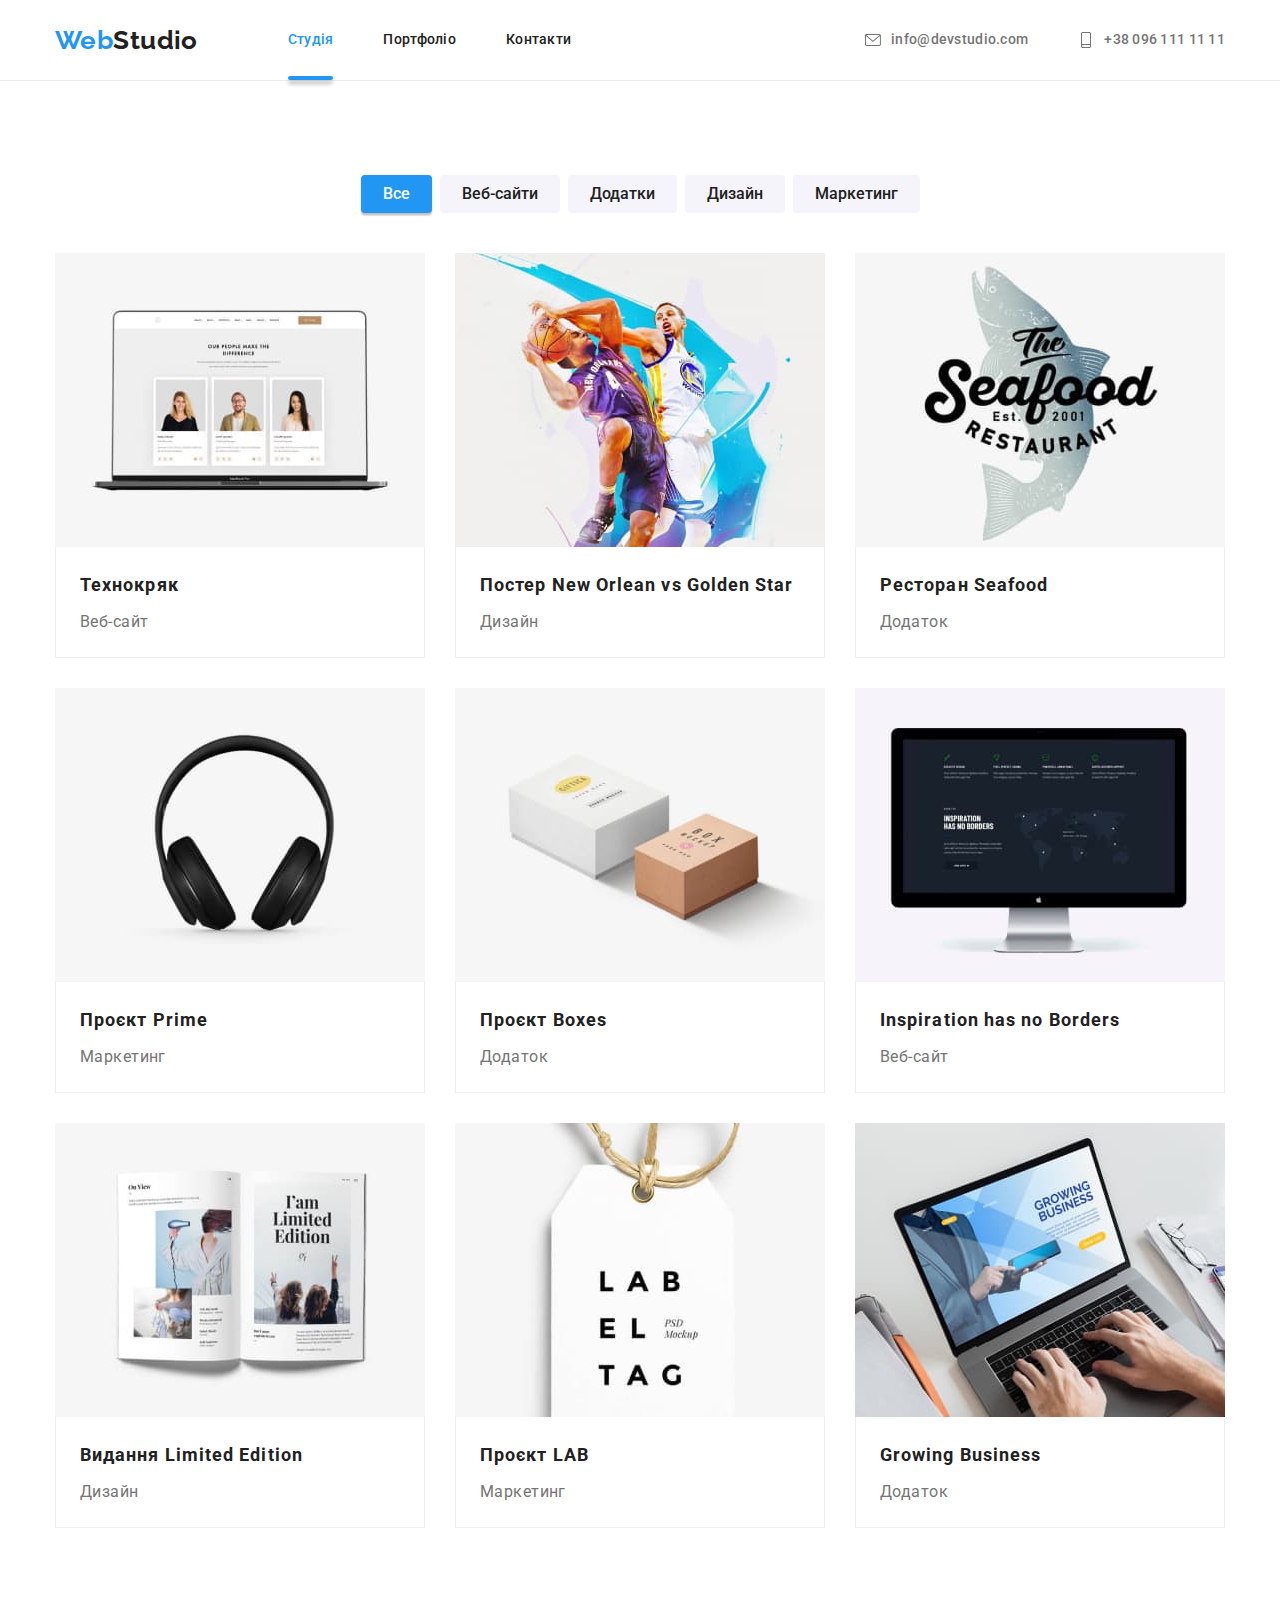
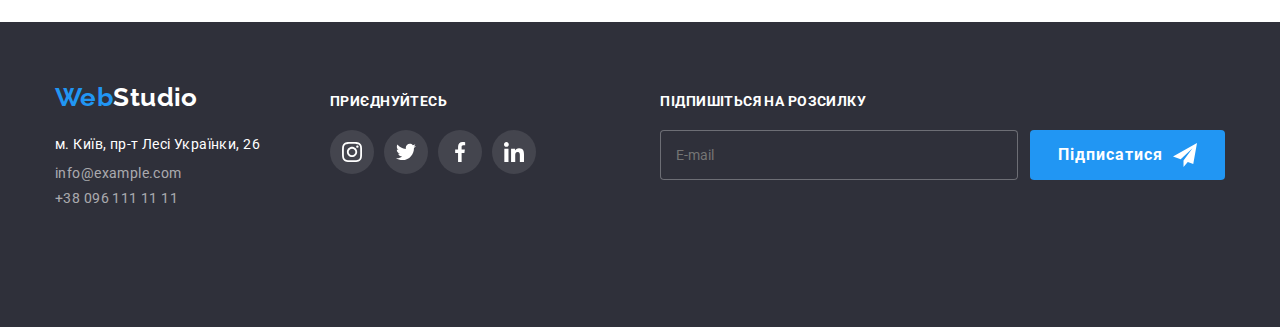
==== portfolio.html @ eaccc1f1 "initial" ====
<!DOCTYPE html>
<html lang="ru">
  <head>
    <meta charset="UTF-8" />
    <meta http-equiv="X-UA-Compatible" content="IE=edge" />
    <meta name="viewport" content="width=device-width, initial-scale=1.0" />
    <title>Portfolio</title>
    <link rel="preconnect" href="https://fonts.googleapis.com" />
    <link rel="preconnect" href="https://fonts.gstatic.com" crossorigin />
    <link
      href="https://fonts.googleapis.com/css2?family=Raleway:wght@700&family=Roboto:wght@400;500;700;900&display=swap"
      rel="stylesheet"
    />
    <link
      rel="stylesheet"
      href="https://cdnjs.cloudflare.com/ajax/libs/modern-normalize/1.1.0/modern-normalize.min.css"
    />
    <link rel="stylesheet" href="./css/main.min.css" />
  </head>
  <body>
      <header class="header page-header">
        <div class="container page-header-container">
          <nav class="page-nav">
            <a class="page-header__logo logo link" href="./index.html"><span class="logo__text--blue">Web</span>Studio</a>
            <ul class="menu-list list">
              <li class="menu__item">
                <a class="menu__link menu__link--active" href="./">Студія</a>
              </li>
              <li class="menu__item">
                <a class="menu__link link" href="./portfolio.html">Портфоліо</a>
              </li>
              <li class="menu__item"><a class="menu__link link" href="./">Контакти</a></li>
            </ul>
          </nav>
          <button type="button" class="mobile-menu-open" data-menu-open>
            <svg width="24" height="16" aria-label="Перемикач мобільного меню">
              <use class="icon-menu" href="./images/icons/symbol-defs.svg#icon-menu"></use>
            </svg>
          </button>
          <ul class="contact list">
            <li class="contact__item">
              <a class="contact__link link" href="mailto:info@devstudio.com">
                <svg class="icon-envelope" width="16" height="12">
                  <use href="./images/icons/symbol-defs.svg#icon-envelope"></use>
                </svg>
                info@devstudio.com
              </a>
            </li>
            <li class="contact__item">
              <a class="contact__link link" href="tel:+380961111111">
                <svg class="icon-mobile" width="16" height="12">
                  <use href="./images/icons/symbol-defs.svg#icon-smartphone"></use>
                </svg>
                +38 096 111 11 11
              </a>
            </li>
          </ul>
        </div>
        <div class="mobile-menu" data-menu>
          <div class="container mobile-menu__container">
            <button class="mobile-menu__close-btn" data-menu-close>
              <svg class="mobile-menu__close-icon" width="20" height="20">
                <use href="./images/icons/symbol-defs.svg#icon-menu-close"></use>
              </svg>
            </button>
            <ul class="mobile-menu-list">
              <li class="mobile-menu__item">
                <a href="./index.html" class="mobile-menu__link">Студія</a>
              </li>
              <li class="mobile-menu__item">
                <a href="./portfolio.html" class="mobile-menu__link mobile-menu__link--сurrent">Портфоліо</a>
              </li>
              <li class="mobile-menu__item">
                <a href="" class="mobile-menu__link">Контакти</a>
              </li>
            </ul>
            <ul class="mobile-contacts">
              <li class="mobile-contacts__item">
                <a class="mobile-contacts__link mobile-contacts__link--phone" href="tel:+380961111111">+380961111111
                </a>
              </li>
              <li class="mobile-contacts__item">
                <a class="mobile-contacts__link" href="mailto:info@devstudio.com">info@devstudio.com</a>
              </li>
            </ul>
            <ul class="mobile-social">
              <li class="mobile-social__item">
                <a href="" class="mobile-social__link">Instagram</a>
              </li>
              <li class="mobile-social__item">
                <a href="" class="mobile-social__link">Twitter</a>
              </li>
              <li class="mobile-social__item">
                <a href="" class="mobile-social__link">Facebook</a>
              </li>
              <li class="mobile-social__item">
                <a href="" class="mobile-social__link">LinkedIn</a>
              </li>
            </ul>
          </div>
        </div>
      </header>
    <main class="portfolio-page">
      <section class="section project">
        <div class="container">
          <h1 class="project__title visually-hidden">Наши проекты</h1>
          <ul class="button-list list">
            <li class="button-list__item">
              <button class="button butbutton-list__secondary button-list--active" type="button">
                Все
              </button>
            </li>
            <li class="button-list__item">
              <button class="button butbutton-list__secondary" type="button">Веб-сайти</button>
            </li>
            <li class="button-list__item button-list__item-break">
              <button class="button butbutton-list__secondary" type="button">Додатки</button>
            </li>
            <li class="button-list__item">
              <button class="button butbutton-list__secondary" type="button">Дизайн</button>
            </li>
            <li class="button-list__item">
              <button class="button butbutton-list__secondary" type="button">Маркетинг</button>
            </li>
          </ul>
          <ul class="project-list list">
            <li class="project-list__item">
              <a class="link project-list__link" href="#">
                <div class="project-content">
                  <img
                    class="project__image"
                    src="./images/example-work/techno.jpg"
                    alt="Технокряк"
                    width="370"
                    height="294"
                  />
                  <p class="project__text">
                    Ресурс пропонує комплексні пропозиції з різним рівнем функціоналу та сервісів.
                    Все це дозволить відвідувачу отримати вичерпні відомості про компанію чи
                    приватну особу.
                  </p>
                </div>
                <div class="project-meta">
                  <h2 class="project-meta__subtitle">Технокряк</h2>
                  <p class="project-meta__text">Веб-сайт</p>
                </div>
              </a>
            </li>
            <li class="project-list__item">
              <a class="link project-list__link" href="#">
                <div class="project-content">
                  <img
                    class="project__image"
                    src="./images/example-work/poster.jpg"
                    alt="Постер New Orlean vs Golden Star"
                    width="370"
                    height="294"
                  />
                  <p class="project__text">
                    Ресурс пропонує комплексні пропозиції з різним рівнем функціоналу та сервісів.
                    Все це дозволить відвідувачу отримати вичерпні відомості про компанію чи
                    приватну особу.
                  </p>
                </div>
                <div class="project-meta">
                  <h2 class="project-meta__subtitle">
                    Постер <span lang="eu">New Orlean vs Golden Star</span>
                  </h2>
                  <p class="project-meta__text">Дизайн</p>
                </div>
              </a>
            </li>
            <li class="project-list__item">
              <a class="link project-list__link" href="#">
                <div class="project-content">
                  <img
                    class="project__image"
                    src="./images/example-work/restaraunt.jpg"
                    alt="Ресторан Seafood"
                    width="370"
                    height="294"
                  />
                  <p class="project__text">
                    Ресурс пропонує комплексні пропозиції з різним рівнем функціоналу та сервісів.
                    Все це дозволить відвідувачу отримати вичерпні відомості про компанію чи
                    приватну особу.
                  </p>
                </div>
                <div class="project-meta">
                  <h2 class="project-meta__subtitle">Ресторан <span lang="eu">Seafood</span></h2>
                  <p class="project-meta__text">Додаток</p>
                </div>
              </a>
            </li>
            <li class="project-list__item">
              <a class="link project-list__link" href="#">
                <div class="project-content">
                  <img
                    class="project__image"
                    src="./images/example-work/project-prime.jpg"
                    alt="Проект Prime"
                    width="370"
                    height="294"
                  />
                  <p class="project__text">
                    Ресурс пропонує комплексні пропозиції з різним рівнем функціоналу та сервісів.
                    Все це дозволить відвідувачу отримати вичерпні відомості про компанію чи
                    приватну особу.
                  </p>
                </div>
                <div class="project-meta">
                  <h2 class="project-meta__subtitle">Проєкт <span lang="eu">Prime</span></h2>
                  <p class="project-meta__text">Маркетинг</p>
                </div>
              </a>
            </li>
            <li class="project-list__item">
              <a class="link project-list__link" href="#">
                <div class="project-content">
                  <img
                    class="project__image"
                    src="./images/example-work/project-boxes.jpg"
                    alt="Проект Boxes"
                    width="370"
                    height="294"
                  />
                  <p class="project__text">
                    Ресурс пропонує комплексні пропозиції з різним рівнем функціоналу та сервісів.
                    Все це дозволить відвідувачу отримати вичерпні відомості про компанію чи
                    приватну особу.
                  </p>
                </div>
                <div class="project-meta">
                  <h2 class="project-meta__subtitle">Проєкт <span lang="eu">Boxes</span></h2>
                  <p class="project-meta__text">Додаток</p>
                </div>
              </a>
            </li>
            <li class="project-list__item">
              <a class="link project-list__link" href="#">
                <div class="project-content">
                  <img
                    class="project__image"
                    src="./images/example-work/inspiration.jpg"
                    alt="Inspiration has no Borders"
                    width="370"
                    height="294"
                  />
                  <p class="project__text">
                    Ресурс пропонує комплексні пропозиції з різним рівнем функціоналу та сервісів.
                    Все це дозволить відвідувачу отримати вичерпні відомості про компанію чи
                    приватну особу.
                  </p>
                </div>
                <div class="project-meta">
                  <h2 class="project-meta__subtitle" lang="eu">Inspiration has no Borders</h2>
                  <p class="project-meta__text">Веб-сайт</p>
                </div>
              </a>
            </li>
            <li class="project-list__item">
              <a class="link project-list__link" href="#">
                <div class="project-content">
                  <img
                    class="project__image"
                    src="./images/example-work/editon.jpg"
                    alt="Издание Limited Edition"
                    width="370"
                    height="294"
                  />
                  <p class="project__text">
                    Ресурс пропонує комплексні пропозиції з різним рівнем функціоналу та сервісів.
                    Все це дозволить відвідувачу отримати вичерпні відомості про компанію чи
                    приватну особу.
                  </p>
                </div>
                <div class="project-meta">
                  <h2 class="project-meta__subtitle">
                    Видання <span lang="eu">Limited Edition</span>
                  </h2>
                  <p class="project-meta__text">Дизайн</p>
                </div>
              </a>
            </li>
            <li class="project-list__item">
              <a class="link project-list__link" href="#">
                <div class="project-content">
                  <img
                    class="project__image"
                    src="./images/example-work/project-lab.jpg"
                    alt="Проект LAB"
                    width="370"
                    height="294"
                  />
                  <p class="project__text">
                    Ресурс пропонує комплексні пропозиції з різним рівнем функціоналу та сервісів.
                    Все це дозволить відвідувачу отримати вичерпні відомості про компанію чи
                    приватну особу.
                  </p>
                </div>
                <div class="project-meta">
                  <h2 class="project-meta__subtitle">Проєкт <span lang="eu">LAB</span></h2>
                  <p class="project-meta__text">Маркетинг</p>
                </div>
              </a>
            </li>
            <li class="project-list__item">
              <a class="link project-list__link" href="#">
                <div class="project-content">
                  <img
                    class="project__image"
                    src="./images/example-work/growing-business.jpg"
                    alt="Growing Business"
                    width="370"
                    height="294"
                  />
                  <p class="project__text">
                    Ресурс пропонує комплексні пропозиції з різним рівнем функціоналу та сервісів.
                    Все це дозволить відвідувачу отримати вичерпні відомості про компанію чи
                    приватну особу.
                  </p>
                </div>
                <div class="project-meta">
                  <h2 class="project-meta__subtitle" lang="eu">Growing Business</h2>
                  <p class="project-meta__text">Додаток</p>
                </div>
              </a>
            </li>
          </ul>
        </div>
      </section>
    </main>
    <footer class="page-footer footer">
      <div class="container page-footer-container">
        <div class="tablet-footer-wrapper">
          <div class="logo-address">
            <a class="page-footer__logo logo link" href="./index.html"><span class="logo__text--blue">Web</span>Studio</a>
            <address class="address">
              <ul class="address-list list">
                <li class="address__item">
                  <a class="address__link link" href="https://goo.gl/maps/wxYUtSVj1QLYrL1h8">м. Київ, пр-т Лесі Українки,
                    26</a>
                </li>
                <li class="address__item">
                  <a class="menu__link link" href="mailto:info@example.com">info@example.com</a>
                </li>
                <li class="address__item">
                  <a class="menu__link link" href="tel:+380961111111">+38 096 111 11 11</a>
                </li>
              </ul>
            </address>
          </div>
          <div class="join">
            <p class="join__title">приєднуйтесь</p>
            <ul class="media media-footer-list list">
              <li class="media__item">
                <a class="media__link-footer" href="#">
                  <svg class="media__icon">
                    <use href="./images/icons/symbol-defs.svg#icon-instagram"></use>
                  </svg>
                </a>
              </li>
              <li class="media__item">
                <a class="media__link-footer" href="#"><svg class="media__icon">
                    <use href="./images/icons/symbol-defs.svg#icon-twitter"></use>
                  </svg>
                </a>
              </li>
              <li class="media__item">
                <a class="media__link-footer" href="#"><svg class="media__icon">
                    <use href="./images/icons/symbol-defs.svg#icon-facebook"></use>
                  </svg>
                </a>
              </li>
              <li class="media__item">
                <a class="media__link-footer" href="#"><svg class="media__icon">
                    <use href="./images/icons/symbol-defs.svg#icon-linkedin"></use>
                  </svg>
                </a>
              </li>
            </ul>
          </div>
        </div>
        <form class="form-subscribe" autocomplete="off">
          <div class="subscribe-container" role="group" aria-labelledby="contact-details-head">
            <b id="contact-details-head" class="form-subscribe__title">Підпишіться на розсилку</b>
            <div class="button-pos">
              <label class="form-subscribe__mail-label">
                <input class="form-subscribe__input" type="email" name="email" placeholder="E-mail" />
              </label>
              <button class="button-submit button" type="submit">
                <span class="button-submit__text">Підписатися</span>
                <svg class="button-submit__icon" width="24" height="24">
                  <use href="./images/icons/symbol-defs.svg#icon-send"></use>
                </svg>
              </button>
            </div>
          </div>
        </form>
      </div>
    </footer>
    <script src="./js/mobile-menu.js"></script>
    <script src="./js/modal.js"></script>
  </body>
</html>
---- css/main.min.css ----
:root{--primary-text-color: #757575;--title-text-color: #212121;--accent-color: #2196f3;--color-hover-button: #188ce8;--primary-white-color: #ffffff;--background-color-section: #f5f4fa;--color-icon: #afb1b8;--main-font-size-14px: 14px;--background-color-overlay: #c4c4c4;--background-icon-footer: rgba(255, 255, 255, 0.1);--background-footer: #2f303a;--color-address-link-footer: rgba(255, 255, 255, 0.6);--timing-function: cubic-bezier(0.4, 0, 0.2, 1);--timing-duration: 250ms}.visually-hidden{position:absolute;white-space:nowrap;width:1px;height:1px;overflow:hidden;border:0;padding:0;clip:rect(0 0 0 0);-webkit-clip-path:inset(50%);clip-path:inset(50%);margin:-1px}body{background-color:var(--primary-white-color);color:var(--title-text-color);font-family:Roboto,sans-serif;font-size:var(--main-font-size-14px);letter-spacing:.03em}.list{list-style:none;margin:0;padding:0}.link{text-decoration:none}img,svg{display:block;max-width:100%;height:auto}h1,h2,h3,p{margin:0;padding:0}textarea{display:block;resize:none}.button{display:inline-block;font-family:inherit;cursor:pointer}.section{padding-top:60px;padding-bottom:60px}@media screen and (min-width: 1200px){.section{padding-top:94px;padding-bottom:94px}}.work-section,.team-section{padding-top:0}.section__title{font-size:28px;line-height:1.18;text-align:center;margin-bottom:30px}@media screen and (min-width: 1200px){.section__title{margin-bottom:50px;font-size:36px;line-height:1.17}}.container{padding-left:15px;padding-right:15px;margin-left:auto;margin-right:auto}@media screen and (min-width: 480px){.container{width:480px}}@media screen and (min-width: 768px){.container{width:768px}}@media screen and (min-width: 1200px){.container{width:1200px}}@media screen and (max-width: 767px){.mobile-menu{position:fixed;width:100%;height:100%;z-index:999;top:0;left:0;background-color:var(--primary-white-color);box-shadow:0px 4px 8px rgba(0,0,0,.04),0px 2px 4px rgba(0,0,0,.08),0px 1px 3px 100vmax rgba(0,0,0,.16);opacity:0;visibility:hidden;pointer-events:none;transition:opacity var(--timing-duration) var(--timing-function),visibility var(--timing-duration) var(--timing-function)}.mobile-menu.is-open{opacity:1;visibility:visible;pointer-events:auto}.mobile-menu__container{position:relative;padding-left:13px;padding-top:48px;padding-bottom:48px;height:100%;display:flex;flex-direction:column;justify-content:space-between}.mobile-menu__close-btn{position:absolute;top:21px;right:25px;background-color:rgba(0,0,0,0);border:none;padding:0;line-height:0;z-index:1000;transition-property:fill;transition-duration:var(--timing-duration);transition-timing-function:var(--timing-function)}.mobile-menu__close-btn:hover{fill:var(--accent-color)}.mobile-menu__close-icon{fill:#212121}.mobile-menu-list{margin-bottom:auto}.mobile-contacts{margin-bottom:64px;list-style:none}.mobile-contacts__item:not(:last-child){margin-bottom:32px}.mobile-social{display:flex;gap:10px;flex-wrap:wrap;list-style:none;align-items:baseline}.mobile-menu__link{font-size:40px;font-weight:500;line-height:1.175;letter-spacing:.02em;color:var(--secondary-dark-color);text-decoration:none}.mobile-menu__link--сurrent{color:var(--accent-color)}.mobile-contacts__link{font-size:24px;font-weight:500;line-height:1.1666666667;letter-spacing:.02em;color:var(--main-color);text-decoration:none}.mobile-contacts__link--phone{font-size:34px;font-weight:500;line-height:1.1764705882;letter-spacing:.02em;color:var(--accent-color)}.mobile-social__item:not(:last-child):after{content:"|";margin-left:10px;font-size:22px;color:rgba(33,33,33,.2)}.mobile-social__link{font-size:18px;font-weight:500;line-height:1.2222222222;letter-spacing:.02em;color:var(--accent-color);text-decoration:none}.mobile-menu__item{display:block}.mobile-menu__item:not(:last-child){margin-bottom:32px}}@media screen and (min-width: 768px){.mobile-menu{display:none}}.logo{color:var(--title-text-color);font-family:Raleway,sans-serif;font-size:24px;line-height:1.17;font-weight:700}@media screen and (min-width: 1200px){.logo{font-size:26px;line-height:1.19}}.logo__text--blue{color:var(--accent-color)}.modal{position:absolute;top:50%;left:50%;padding:40px 39px 40px 41px;min-height:581px;min-width:528px;background:var(--primary-white-color);box-shadow:0px 1px 3px rgba(0,0,0,.12),0px 1px 1px rgba(0,0,0,.14),0px 2px 1px rgba(0,0,0,.2);border-radius:4px;transform:scale(1) translate(-50%, -50%);transition:transform var(--timing-duration) var(--timing-function)}.button-close{display:flex;justify-content:center;align-items:center;padding:0;cursor:pointer;top:8px;right:8px;position:absolute;background-color:var(--primary-white-color);border:1px solid rgba(0,0,0,.1);border-radius:50%;width:30px;height:30px;transition-property:fill;transition-duration:var(--timing-duration);transition-timing-function:var(--timing-function)}.button-close:hover{fill:var(--accent-color)}.media{display:flex;justify-content:center}.media-team{padding-bottom:30px}.media__item:not(:last-child){margin-right:10px}.media__link{display:flex;width:44px;height:44px;color:var(--color-icon);justify-content:center;align-items:center;border-radius:50%;transition-property:color,background-color;transition-duration:var(--timing-duration);transition-timing-function:var(--timing-function)}.media__link:hover,.media__link:focus{color:var(--primary-white-color);background-color:var(--accent-color)}.media__icon{width:20px;height:20px;fill:currentColor}.button-list{display:flex;flex-wrap:wrap;max-width:350px;row-gap:15px;-moz-column-gap:8px;column-gap:8px;margin-bottom:40px}@media screen and (min-width: 768px){.button-list{flex-wrap:nowrap;min-width:100%;justify-content:center}}.butbutton-list__secondary{padding:6px 22px;color:var(--title-text-color);background:#f5f4fa;font-weight:500;font-size:16px;line-height:1.62;border-radius:4px;border:none;transition-property:color,background-color,box-shadow;transition-duration:var(--timing-duration);transition-timing-function:var(--timing-function)}.butbutton-list__secondary:hover,.butbutton-list__secondary:focus{color:var(--primary-white-color);background-color:var(--accent-color);box-shadow:0px 3px 1px rgba(0,0,0,.1),0px 1px 2px rgba(0,0,0,.08),0px 2px 2px rgba(0,0,0,.12)}.button-list--active{background-color:var(--accent-color);color:var(--primary-white-color);box-shadow:0px 3px 1px rgba(0,0,0,.1),0px 1px 2px rgba(0,0,0,.08),0px 2px 2px rgba(0,0,0,.12)}.page-footer__logo{display:block;margin-bottom:20px;color:var(--primary-white-color)}.join__title{color:var(--primary-white-color);font-weight:700;line-height:1.14;text-transform:uppercase;margin-bottom:20px}.media__link-footer{display:flex;justify-content:center;align-items:center;width:44px;height:44px;color:var(--primary-white-color);background-color:var(--background-icon-footer);border-radius:50%;transition-property:background-color;transition-duration:var(--timing-duration);transition-timing-function:var(--timing-function)}.media__link-footer:hover,.media__link-footer:focus{background-color:var(--accent-color)}@media screen and (max-width: 767px){.media-footer-list{margin-bottom:60px}}.form-subscribe__title{display:block;margin-bottom:20px;color:#fff;line-height:1.14;text-transform:uppercase}@media screen and (min-width: 768px)and (max-width: 1199px){.form-subscribe__mail-label{display:block}}.form-subscribe__input{margin-bottom:20px;padding:15px 15px 16px;width:100%;height:50px;border:1px solid rgba(255,255,255,.3);border-radius:4px;color:var(--primary-white-color);background-color:var(--background-footer);transition-property:border-color,filter;transition-duration:var(--timing-duration);transition-timing-function:var(--timing-function)}.form-subscribe__input:focus{border-color:var(--accent-color);filter:drop-shadow(0px 4px 4px rgba(0, 0, 0, 0.15));outline:none}@media screen and (min-width: 768px)and (max-width: 1199px){.form-subscribe__input{margin-right:0;margin-bottom:20px;width:358px}}@media screen and (min-width: 1200px){.form-subscribe__input{margin-bottom:0;width:358px;margin-right:12px}}.button-pos{display:block}@media screen and (min-width: 1200px){.button-pos{display:flex;flex-direction:row;align-items:center}}.button-submit{display:inline-flex;align-items:center;padding:10px 28px;margin:0 auto;background:var(--accent-color);border-radius:4px;border:none;transition-property:background-color,box-shadow;transition-duration:var(--timing-duration);transition-timing-function:var(--timing-function)}.button-submit:hover,.button-submit:focus{background-color:#188ce8;box-shadow:0px 4px 4px rgba(0,0,0,.15)}.button-submit__text{margin-right:12px;color:var(--primary-white-color);font-weight:700;font-size:16px;line-height:1.88;letter-spacing:.06em}@media screen and (min-width: 1200px){.button-submit__text{margin-right:10px}}.backdrop{position:fixed;top:0;left:0;width:100%;height:100%;background:rgba(0,0,0,.2);opacity:1;transition-property:opacity,visibility;transition-duration:var(--timing-duration);transition-timing-function:var(--timing-function)}.backdrop.is-hidden{opacity:0;pointer-events:none;visibility:hidden}.backdrop.is-hidden .modal{transform:scale(0.9) translate(-50%, -50%)}.modal{position:absolute;top:50%;left:50%;padding:40px 39px 40px 41px;min-height:581px;min-width:528px;background:var(--primary-white-color);box-shadow:0px 1px 3px rgba(0,0,0,.12),0px 1px 1px rgba(0,0,0,.14),0px 2px 1px rgba(0,0,0,.2);border-radius:4px;transform:scale(1) translate(-50%, -50%);transition:transform var(--timing-duration) var(--timing-function)}.button-close{display:flex;justify-content:center;align-items:center;padding:0;cursor:pointer;top:8px;right:8px;position:absolute;background-color:var(--primary-white-color);border:1px solid rgba(0,0,0,.1);border-radius:50%;width:30px;height:30px;transition-property:fill;transition-duration:var(--timing-duration);transition-timing-function:var(--timing-function)}.button-close:hover{fill:var(--accent-color)}.modal-text{display:block;margin-bottom:12px;font-weight:700;font-size:20px;line-height:1.15;text-align:center;letter-spacing:.03em;color:var(--title-text-color)}.label{display:block;font-size:12px;line-height:1.16;letter-spacing:.01em;color:var(--primary-text-color)}.input-form{width:100%;height:40px;padding-left:42px;border:1px solid rgba(33,33,33,.2);border-radius:4px;transition-property:border-color;transition-duration:var(--timing-duration);transition-timing-function:var(--timing-function)}.input-form:focus+.icon-form{border-color:var(--accent-color);fill:var(--accent-color)}.input-form:focus{border-color:var(--accent-color);outline:none}.label-wrapper{position:relative;display:block;margin-bottom:10px}.icon-form{position:absolute;left:15px;top:30px;transition-property:fill;transition-duration:var(--timing-duration);transition-timing-function:var(--timing-function)}.comment-label{display:block;margin-bottom:20px}.comment-textarea{padding:12px 16px;width:100%;height:120px;letter-spacing:.01em;color:rgba(117,117,117,.5)}.text-policy{font-weight:400;font-size:14px;line-height:1.71;letter-spacing:.03em;color:var(--primary-text-color)}.link-policy{color:var(--accent-color)}.checkbox{position:absolute;width:1px;height:1px;margin:-1px;border:0;padding:0;clip:rect(0 0 0 0);overflow:hidden}.icon-checkbox{display:inline-block;width:16px;height:15px;margin-right:7px;border:2px solid #2a2a2a;border-radius:4px}.checkbox:checked+.icon-checkbox{background-color:var(--accent-color);border-color:rgba(0,0,0,0);background-image:url(../images/icons/full-check.svg);background-size:contain;background-origin:border-box}.text-placeholder{display:block;margin-bottom:4px;font-size:12px;line-height:1.17;letter-spacing:.01em;color:var(--primary-text-color)}.policy-label{display:flex;align-items:center;justify-content:center;margin-bottom:30px}.button-send{display:block}.text-button{margin-right:0}.page-header{color:var(--primary-text-color)}@media screen and (max-width: 767px){.menu-list{display:none}.contact{display:none}.mobile-menu-open{background-color:rgba(0,0,0,0);border:none;padding:0;line-height:0;transition-property:fill;transition-duration:var(--timing-duration);transition-timing-function:var(--timing-function)}.mobile-menu-open:hover{fill:var(--accent-color)}}@media screen and (min-width: 768px){.menu-button{display:none}.mobile-menu-open{display:none}}.page-header-container{display:flex;align-items:center;justify-content:space-between}.page-header{border-bottom:1px solid #ececec}@media screen and (max-width: 767px){.page-header{padding:16px 0}}@media screen and (min-width: 768px){.page-header .page-header{padding-top:26px;padding-bottom:26px}}@media screen and (min-width: 768px){.page-nav{display:flex;align-items:center}}@media screen and (min-width: 768px){.menu-list{display:flex;margin-left:90px}.menu-list .menu__item+.menu__item{margin-left:50px}}@media screen and (min-width: 768px){.menu__link,.contact__link{display:block;padding-top:32px;padding-bottom:32px;color:var(--title-text-color);font-weight:500;line-height:1.14;letter-spacing:.02em;text-decoration:none;transition-property:color;transition-duration:var(--timing-duration);transition-timing-function:var(--timing-function)}.menu__link:hover,.menu__link:focus,.contact__link:hover,.contact__link:focus{color:var(--accent-color)}}@media screen and (min-width: 768px){.menu__link--active{color:var(--accent-color);position:relative}.menu__link--active::after{position:absolute;bottom:0;display:block;content:"";width:100%;height:4px;background-color:#2196f3;border-radius:2px;box-shadow:0px 4px 4px rgba(0,0,0,.25)}}@media screen and (min-width: 768px){.contact__link{padding:0;display:flex;color:var(--primary-text-color)}}@media screen and (min-width: 1200px){.contact{display:flex}.contact .contact__item+.contact__item{margin-left:50px}}@media screen and (max-width: 1199px){.contact__item:first-child{margin-bottom:10px}}@media screen and (min-width: 1200px){.icon-envelope,.icon-mobile{margin-right:10px;fill:currentColor}}@media screen and (max-width: 1199px){.icon-envelope,.icon-mobile{align-self:center;margin-right:8px;fill:currentColor}}.hero{max-width:1600px;margin:0 auto;background-image:linear-gradient(rgba(47, 48, 58, 0.4), rgba(47, 48, 58, 0.4)),url(../images/overlay/bg-mobile.jpg);background-position:center;background-repeat:no-repeat;background-size:cover;padding-top:118px;padding-bottom:118px;background-color:var(--background-color-overlay);text-align:center}@media screen and (min-width: 768px){.hero{background-image:linear-gradient(rgba(47, 48, 58, 0.4), rgba(47, 48, 58, 0.4)),url(../images/overlay/bg-tablet.jpg)}}@media screen and (min-width: 1200px){.hero{background-image:linear-gradient(rgba(47, 48, 58, 0.4), rgba(47, 48, 58, 0.4)),url(../images/overlay/bg-desktop.jpg);padding-top:200px;padding-bottom:200px}}@media screen and (min-device-pixel-ratio: 2)and (min-width: 480px),screen and (-webkit-min-device-pixel-ratio: 2)and (min-width: 480px),screen and (min-resolution: 192dpi)and (min-width: 480px),screen and (min-resolution: 2dppx)and (min-width: 480px){.hero{background-image:linear-gradient(rgba(47, 48, 58, 0.4), rgba(47, 48, 58, 0.4)),url(../images/overlay/bg-mobile@2x.jpg)}}@media screen and (min-device-pixel-ratio: 2)and (min-width: 768px),screen and (-webkit-min-device-pixel-ratio: 2)and (min-width: 768px),screen and (min-resolution: 192dpi)and (min-width: 768px),screen and (min-resolution: 2dppx)and (min-width: 768px){.hero{background-image:linear-gradient(rgba(47, 48, 58, 0.4), rgba(47, 48, 58, 0.4)),url(../images/overlay/bg-tablet@2x.jpg)}}@media screen and (min-device-pixel-ratio: 2)and (min-width: 1200px),screen and (-webkit-min-device-pixel-ratio: 2)and (min-width: 1200px),screen and (min-resolution: 192dpi)and (min-width: 1200px),screen and (min-resolution: 2dppx)and (min-width: 1200px){.hero{background-image:linear-gradient(rgba(47, 48, 58, 0.4), rgba(47, 48, 58, 0.4)),url(../images/overlay/bg-desktop@2x.jpg)}}.hero__title{margin-bottom:30px;margin-right:auto;margin-left:auto;max-width:360px;color:var(--primary-white-color);font-weight:900;font-size:26px;line-height:1.62;letter-spacing:.06em;text-transform:uppercase}@media screen and (min-width: 1200px){.hero__title{max-width:696px;font-size:44px;line-height:1.36}}.hero__button{padding:10px 32px;min-width:200px;background-color:var(--accent-color);color:var(--primary-white-color);font-weight:700;font-size:16px;line-height:1.88;letter-spacing:.06em;border-radius:4px;border:none;transition-property:background-color,box-shadow;transition-duration:var(--timing-duration);transition-timing-function:var(--timing-function)}.hero__button:hover,.hero__button:focus{background-color:var(--color-hover-button);box-shadow:0px 4px 4px rgba(0,0,0,.15)}.features{display:flex;flex-direction:column;gap:30px}@media screen and (min-width: 768px){.features{display:flex;flex-direction:row}}@media screen and (min-width: 768px)and (max-width: 1199px){.features{flex-wrap:wrap}}.features__item{max-width:450px}@media screen and (min-width: 768px)and (max-width: 1199px){.features__item{width:354px}}@media screen and (min-width: 1200px){.features__item{width:270px;margin-bottom:0}}.features__card{display:flex;max-width:450px;height:120px;background-color:#f5f4fa;align-items:center;justify-content:center;margin-bottom:30px}@media screen and (min-width: 768px)and (max-width: 1199px){.features__card{max-width:354px}}@media screen and (min-width: 1200px){.features__card{max-width:270px}}.features-icon{width:70px;height:70px;fill:currentColor}.features__subtitle{margin-bottom:10px;font-size:var(--main-font-size-14px);line-height:1.14;text-transform:uppercase}.features__text{color:var(--primary-text-color);line-height:1.71}@media screen and (max-width: 1199px){.work-section{display:none}}.work-list{display:flex}.work-list__item{margin-right:30px}.work-list__item:last-of-type{margin-right:0}.work__content{position:relative}.work__name{position:absolute;bottom:0;left:0;padding:27px;width:370px;background-color:rgba(47,48,58,.8);color:var(--primary-white-color);font-weight:700;line-height:1.14;text-transform:uppercase;text-align:center}.team-section{padding-top:60px;background-color:var(--background-color-section)}@media screen and (min-width: 1200px){.team-section{padding-top:94px}}.team-list{display:flex;flex-direction:column;background-color:#f5f4fa;gap:30px;line-height:1.19}@media screen and (min-width: 768px)and (max-width: 1199px){.team-list{flex-direction:row;flex-wrap:wrap}}@media screen and (min-width: 1200px){.team-list{flex-direction:row}}.team-list__item{width:100%;background-color:var(--primary-white-color);box-shadow:0px 1px 3px rgba(0,0,0,.12),0px 1px 1px rgba(0,0,0,.14),0px 2px 1px rgba(0,0,0,.2);border-radius:0px 0px 4px 4px}@media screen and (min-width: 768px)and (max-width: 1199px){.team-list__item{flex-wrap:wrap;width:354px}}.team__image{width:100%;padding-bottom:30px}@media screen and (min-width: 768px)and (max-width: 1199px){.team__image{width:354px}}.team__subtitle{margin-bottom:10px;font-weight:500;font-size:16px;text-align:center}.team__text{margin-bottom:16px;color:var(--primary-text-color);font-size:16px;text-align:center}.clients-list{display:flex;flex-wrap:wrap;justify-content:center;gap:30px;color:inherit}@media screen and (min-width: 1200px){.clients-list{flex-wrap:nowrap}}.clients-list__item{flex-basis:calc(50% - 15px)}@media screen and (min-width: 768px)and (max-width: 1199px){.clients-list__item{flex-basis:calc((100% - 60px)/3)}}.clients-list__link{display:flex;border:1px solid #afb1b8;border-radius:4px;height:92px;justify-content:center;align-items:center;color:var(--color-icon);transition-property:color,border;transition-duration:var(--timing-duration);transition-timing-function:var(--timing-function)}.clients-list__link:hover,.clients-list__link:focus{color:var(--accent-color);border:1px solid var(--accent-color)}.clients-list__icon{fill:currentColor}.project-list{display:block}@media screen and (min-width: 767px){.project-list{display:flex;flex-wrap:wrap;justify-content:space-between;row-gap:30px}}@media screen and (max-width: 767px){.project-list__item:not(:last-child){margin-bottom:30px}}.project-list__link{display:block;transition-property:box-shadow;transition-duration:var(--timing-duration);transition-timing-function:var(--timing-function)}.project-list__link:hover,.project-list__link:focus{box-shadow:0px 1px 1px rgba(0,0,0,.12),0px 4px 4px rgba(0,0,0,.06),1px 4px 6px rgba(0,0,0,.16)}.project-list__link:hover .project__text,.project-list__link:hover .project__text,.project-list__link:focus .project__text,.project-list__link:focus .project__text{transform:translateY(0)}@media screen and (min-width: 768px)and (max-width: 1199px){.project-list__link{width:354px;display:flex;flex-direction:column;height:100%}}.project-content{position:relative;overflow:hidden}.project__image{width:100%}.project__text{position:absolute;top:0;left:0;padding:63px 24px;color:var(--primary-white-color);background-color:rgba(33,150,243,.9);font-size:18px;line-height:1.56;transform:translateY(100%);transition-property:transform;transition-duration:var(--timing-duration);transition-timing-function:var(--timing-function);display:flex;align-items:center;height:100%}.project-meta{border:1px Solid #eee;border-top:none;padding:20px 24px;flex-grow:1}.project-meta__subtitle{margin-bottom:4px;color:var(--title-text-color);font-size:18px;line-height:2;letter-spacing:.06em}.project-meta__text{color:var(--primary-text-color);font-size:16px;line-height:1.88}.page-footer{background-color:var(--background-footer);padding-top:60px;padding-bottom:60px}.page-footer-container{display:block}@media screen and (max-width: 1199px){.page-footer-container{text-align:center}}@media screen and (min-width: 1200px){.page-footer-container{display:flex;justify-content:space-between;align-items:baseline}}@media screen and (min-width: 768px){.tablet-footer-wrapper{display:flex;justify-content:space-around;align-items:baseline;margin-bottom:60px}}.address{display:block;font-style:normal}@media screen and (max-width: 767px){.address{margin-bottom:60px}}.address__item{margin-bottom:8px}@media screen and (min-width: 768px){.address__item{margin-bottom:9px}}@media screen and (min-width: 1200px){.address-list .address__item+.address__item:last-of-type{margin-bottom:0}}.address__link{color:var(--primary-white-color);line-height:1.71}.address .menu__link{padding-top:0;padding-bottom:0;color:var(--color-address-link-footer);font-weight:inherit;letter-spacing:.03em}.address .menu__link:hover,.address .menu__link:focus{color:var(--accent-color)}@media screen and (min-width: 1200px){.join{margin-left:70px}}/*# sourceMappingURL=main.min.css.map */
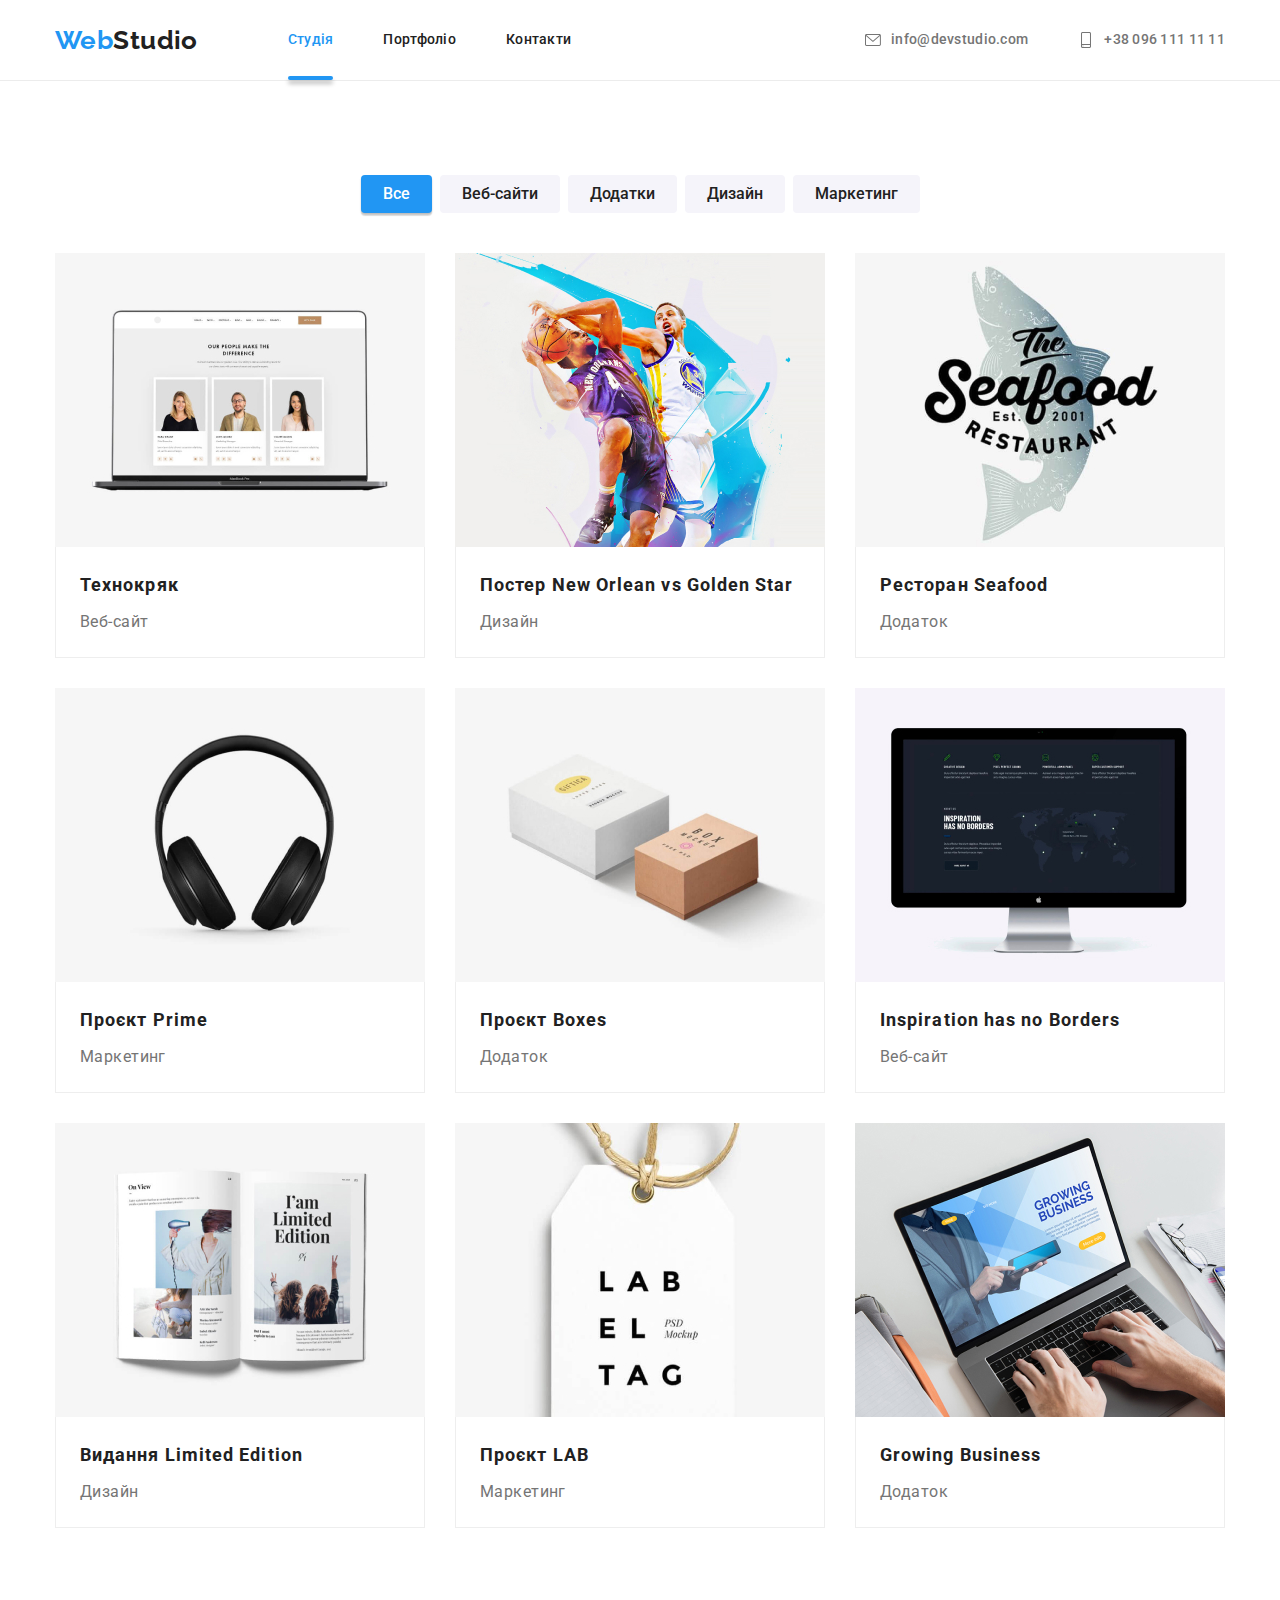
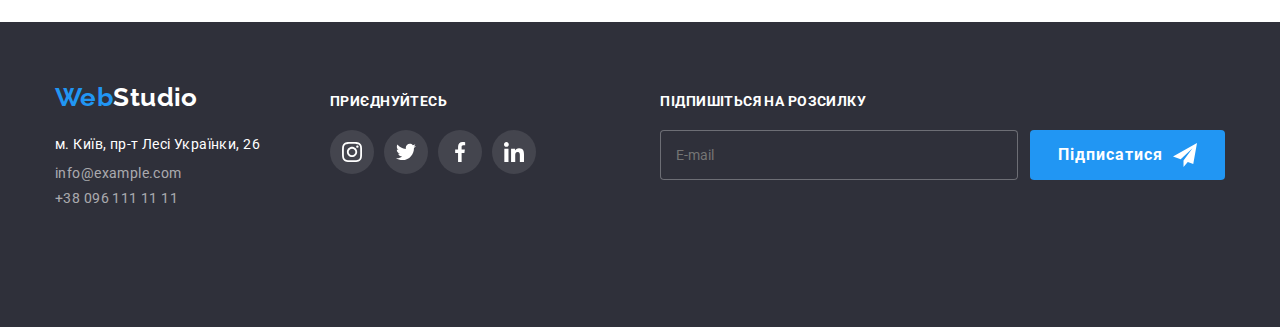
==== commit ccba920e: "did the image job" ====
--- a/portfolio.html
+++ b/portfolio.html
@@ -127,13 +127,12 @@
             <li class="project-list__item">
               <a class="link project-list__link" href="#">
                 <div class="project-content">
-                  <img
-                    class="project__image"
-                    src="./images/example-work/techno.jpg"
-                    alt="Технокряк"
-                    width="370"
-                    height="294"
-                  />
+                  <picture>
+                    <source srcset="./images/projects/p1-desktop.jpg 1x, ./images/projects/p1-desktop@2x.jpg 2x" media="(min-width: 1200px)"/>
+                    <source srcset="./images/projects/p1-tablet.jpg 1x, ./images/projects/p1-tablet@2x.jpg 2x" media="(min-width: 768px)" />
+                    <source srcset="./images/projects/p1-mobile.jpg 1x, ./images/projects/p1-mobile@2x.jpg 2x" media="(max-width: 767px)" />
+                    <img class="project__image" src="./images/projects/p1-desktop.jpg" alt="Технокряк"/>
+                  </picture>
                   <p class="project__text">
                     Ресурс пропонує комплексні пропозиції з різним рівнем функціоналу та сервісів.
                     Все це дозволить відвідувачу отримати вичерпні відомості про компанію чи
@@ -149,13 +148,15 @@
             <li class="project-list__item">
               <a class="link project-list__link" href="#">
                 <div class="project-content">
-                  <img
-                    class="project__image"
-                    src="./images/example-work/poster.jpg"
-                    alt="Постер New Orlean vs Golden Star"
-                    width="370"
-                    height="294"
-                  />
+                  <picture>
+                    <source srcset="./images/projects/p2-desktop.jpg 1x, ./images/projects/p2-desktop@2x.jpg 2x"
+                      media="(min-width: 1200px)" />
+                    <source srcset="./images/projects/p2-tablet.jpg 1x, ./images/projects/p2-tablet@2x.jpg 2x"
+                      media="(min-width: 768px)" />
+                    <source srcset="./images/projects/p2-mobile.jpg 1x, ./images/projects/p2-mobile@2x.jpg 2x"
+                      media="(max-width: 767px)" />
+                    <img class="project__image" src="./images/projects/p2-desktop.jpg" alt="Постер New Orlean vs Golden Star"/>
+                  </picture>
                   <p class="project__text">
                     Ресурс пропонує комплексні пропозиції з різним рівнем функціоналу та сервісів.
                     Все це дозволить відвідувачу отримати вичерпні відомості про компанію чи
@@ -173,13 +174,15 @@
             <li class="project-list__item">
               <a class="link project-list__link" href="#">
                 <div class="project-content">
-                  <img
-                    class="project__image"
-                    src="./images/example-work/restaraunt.jpg"
-                    alt="Ресторан Seafood"
-                    width="370"
-                    height="294"
-                  />
+                  <picture>
+                    <source srcset="./images/projects/p3-desktop.jpg 1x, ./images/projects/p3-desktop@2x.jpg 2x"
+                      media="(min-width: 1200px)" />
+                    <source srcset="./images/projects/p3-tablet.jpg 1x, ./images/projects/p3-tablet@2x.jpg 2x"
+                      media="(min-width: 768px)" />
+                    <source srcset="./images/projects/p3-mobile.jpg 1x, ./images/projects/p3-mobile@2x.jpg 2x"
+                      media="(max-width: 767px)" />
+                    <img class="project__image" src="./images/projects/p3-desktop.jpg" alt="Ресторан Seafood"/>
+                  </picture>
                   <p class="project__text">
                     Ресурс пропонує комплексні пропозиції з різним рівнем функціоналу та сервісів.
                     Все це дозволить відвідувачу отримати вичерпні відомості про компанію чи
@@ -195,13 +198,15 @@
             <li class="project-list__item">
               <a class="link project-list__link" href="#">
                 <div class="project-content">
-                  <img
-                    class="project__image"
-                    src="./images/example-work/project-prime.jpg"
-                    alt="Проект Prime"
-                    width="370"
-                    height="294"
-                  />
+                  <picture>
+                    <source srcset="./images/projects/p4-desktop.jpg 1x, ./images/projects/p4-desktop@2x.jpg 2x"
+                      media="(min-width: 1200px)" />
+                    <source srcset="./images/projects/p4-tablet.jpg 1x, ./images/projects/p4-tablet@2x.jpg 2x"
+                      media="(min-width: 768px)" />
+                    <source srcset="./images/projects/p4-mobile.jpg 1x, ./images/projects/p4-mobile@2x.jpg 2x"
+                      media="(max-width: 767px)" />
+                    <img class="project__image" src="./images/projects/p4-desktop.jpg" alt="Проект Prime"/>
+                  </picture>
                   <p class="project__text">
                     Ресурс пропонує комплексні пропозиції з різним рівнем функціоналу та сервісів.
                     Все це дозволить відвідувачу отримати вичерпні відомості про компанію чи
@@ -217,13 +222,15 @@
             <li class="project-list__item">
               <a class="link project-list__link" href="#">
                 <div class="project-content">
-                  <img
-                    class="project__image"
-                    src="./images/example-work/project-boxes.jpg"
-                    alt="Проект Boxes"
-                    width="370"
-                    height="294"
-                  />
+                  <picture>
+                    <source srcset="./images/projects/p5-desktop.jpg 1x, ./images/projects/p5-desktop@2x.jpg 2x"
+                      media="(min-width: 1200px)" />
+                    <source srcset="./images/projects/p5-tablet.jpg 1x, ./images/projects/p5-tablet@2x.jpg 2x"
+                      media="(min-width: 768px)" />
+                    <source srcset="./images/projects/p5-mobile.jpg 1x, ./images/projects/p5-mobile@2x.jpg 2x"
+                      media="(max-width: 767px)" />
+                    <img class="project__image" src="./images/projects/p5-desktop.jpg" alt="Проект Boxes"/>
+                  </picture>
                   <p class="project__text">
                     Ресурс пропонує комплексні пропозиції з різним рівнем функціоналу та сервісів.
                     Все це дозволить відвідувачу отримати вичерпні відомості про компанію чи
@@ -239,13 +246,15 @@
             <li class="project-list__item">
               <a class="link project-list__link" href="#">
                 <div class="project-content">
-                  <img
-                    class="project__image"
-                    src="./images/example-work/inspiration.jpg"
-                    alt="Inspiration has no Borders"
-                    width="370"
-                    height="294"
-                  />
+                  <picture>
+                    <source srcset="./images/projects/p6-desktop.jpg 1x, ./images/projects/p6-desktop@2x.jpg 2x"
+                      media="(min-width: 1200px)" />
+                    <source srcset="./images/projects/p6-tablet.jpg 1x, ./images/projects/p6-tablet@2x.jpg 2x"
+                      media="(min-width: 768px)" />
+                    <source srcset="./images/projects/p6-mobile.jpg 1x, ./images/projects/p6-mobile@2x.jpg 2x"
+                      media="(max-width: 767px)" />
+                    <img class="project__image" src="./images/projects/p6-desktop.jpg" alt="Inspiration has no Borders"/>
+                  </picture>
                   <p class="project__text">
                     Ресурс пропонує комплексні пропозиції з різним рівнем функціоналу та сервісів.
                     Все це дозволить відвідувачу отримати вичерпні відомості про компанію чи
@@ -261,13 +270,15 @@
             <li class="project-list__item">
               <a class="link project-list__link" href="#">
                 <div class="project-content">
-                  <img
-                    class="project__image"
-                    src="./images/example-work/editon.jpg"
-                    alt="Издание Limited Edition"
-                    width="370"
-                    height="294"
-                  />
+                  <picture>
+                    <source srcset="./images/projects/p7-desktop.jpg 1x, ./images/projects/p7-desktop@2x.jpg 2x"
+                      media="(min-width: 1200px)" />
+                    <source srcset="./images/projects/p7-tablet.jpg 1x, ./images/projects/p7-tablet@2x.jpg 2x"
+                      media="(min-width: 768px)" />
+                    <source srcset="./images/projects/p7-mobile.jpg 1x, ./images/projects/p7-mobile@2x.jpg 2x"
+                      media="(max-width: 767px)" />
+                    <img class="project__image" src="./images/projects/p7-desktop.jpg" alt="Видання Limited Edition"/>
+                  </picture>
                   <p class="project__text">
                     Ресурс пропонує комплексні пропозиції з різним рівнем функціоналу та сервісів.
                     Все це дозволить відвідувачу отримати вичерпні відомості про компанію чи
@@ -285,13 +296,15 @@
             <li class="project-list__item">
               <a class="link project-list__link" href="#">
                 <div class="project-content">
-                  <img
-                    class="project__image"
-                    src="./images/example-work/project-lab.jpg"
-                    alt="Проект LAB"
-                    width="370"
-                    height="294"
-                  />
+                  <picture>
+                    <source srcset="./images/projects/p8-desktop.jpg 1x, ./images/projects/p8-desktop@2x.jpg 2x"
+                      media="(min-width: 1200px)" />
+                    <source srcset="./images/projects/p8-tablet.jpg 1x, ./images/projects/p8-tablet@2x.jpg 2x"
+                      media="(min-width: 768px)" />
+                    <source srcset="./images/projects/p8-mobile.jpg 1x, ./images/projects/p8-mobile@2x.jpg 2x"
+                      media="(max-width: 767px)" />
+                    <img class="project__image" src="./images/projects/p8-desktop.jpg" alt="Проект LAB"/>
+                  </picture>
                   <p class="project__text">
                     Ресурс пропонує комплексні пропозиції з різним рівнем функціоналу та сервісів.
                     Все це дозволить відвідувачу отримати вичерпні відомості про компанію чи
@@ -307,13 +320,15 @@
             <li class="project-list__item">
               <a class="link project-list__link" href="#">
                 <div class="project-content">
-                  <img
-                    class="project__image"
-                    src="./images/example-work/growing-business.jpg"
-                    alt="Growing Business"
-                    width="370"
-                    height="294"
-                  />
+                  <picture>
+                    <source srcset="./images/projects/p9-desktop.jpg 1x, ./images/projects/p9-desktop@2x.jpg 2x"
+                      media="(min-width: 1200px)" />
+                    <source srcset="./images/projects/p9-tablet.jpg 1x, ./images/projects/p9-tablet@2x.jpg 2x"
+                      media="(min-width: 768px)" />
+                    <source srcset="./images/projects/p9-mobile.jpg 1x, ./images/projects/p9-mobile@2x.jpg 2x"
+                      media="(max-width: 767px)" />
+                    <img class="project__image" src="./images/projects/p9-desktop.jpg" alt="Growing Business"/>
+                  </picture>
                   <p class="project__text">
                     Ресурс пропонує комплексні пропозиції з різним рівнем функціоналу та сервісів.
                     Все це дозволить відвідувачу отримати вичерпні відомості про компанію чи
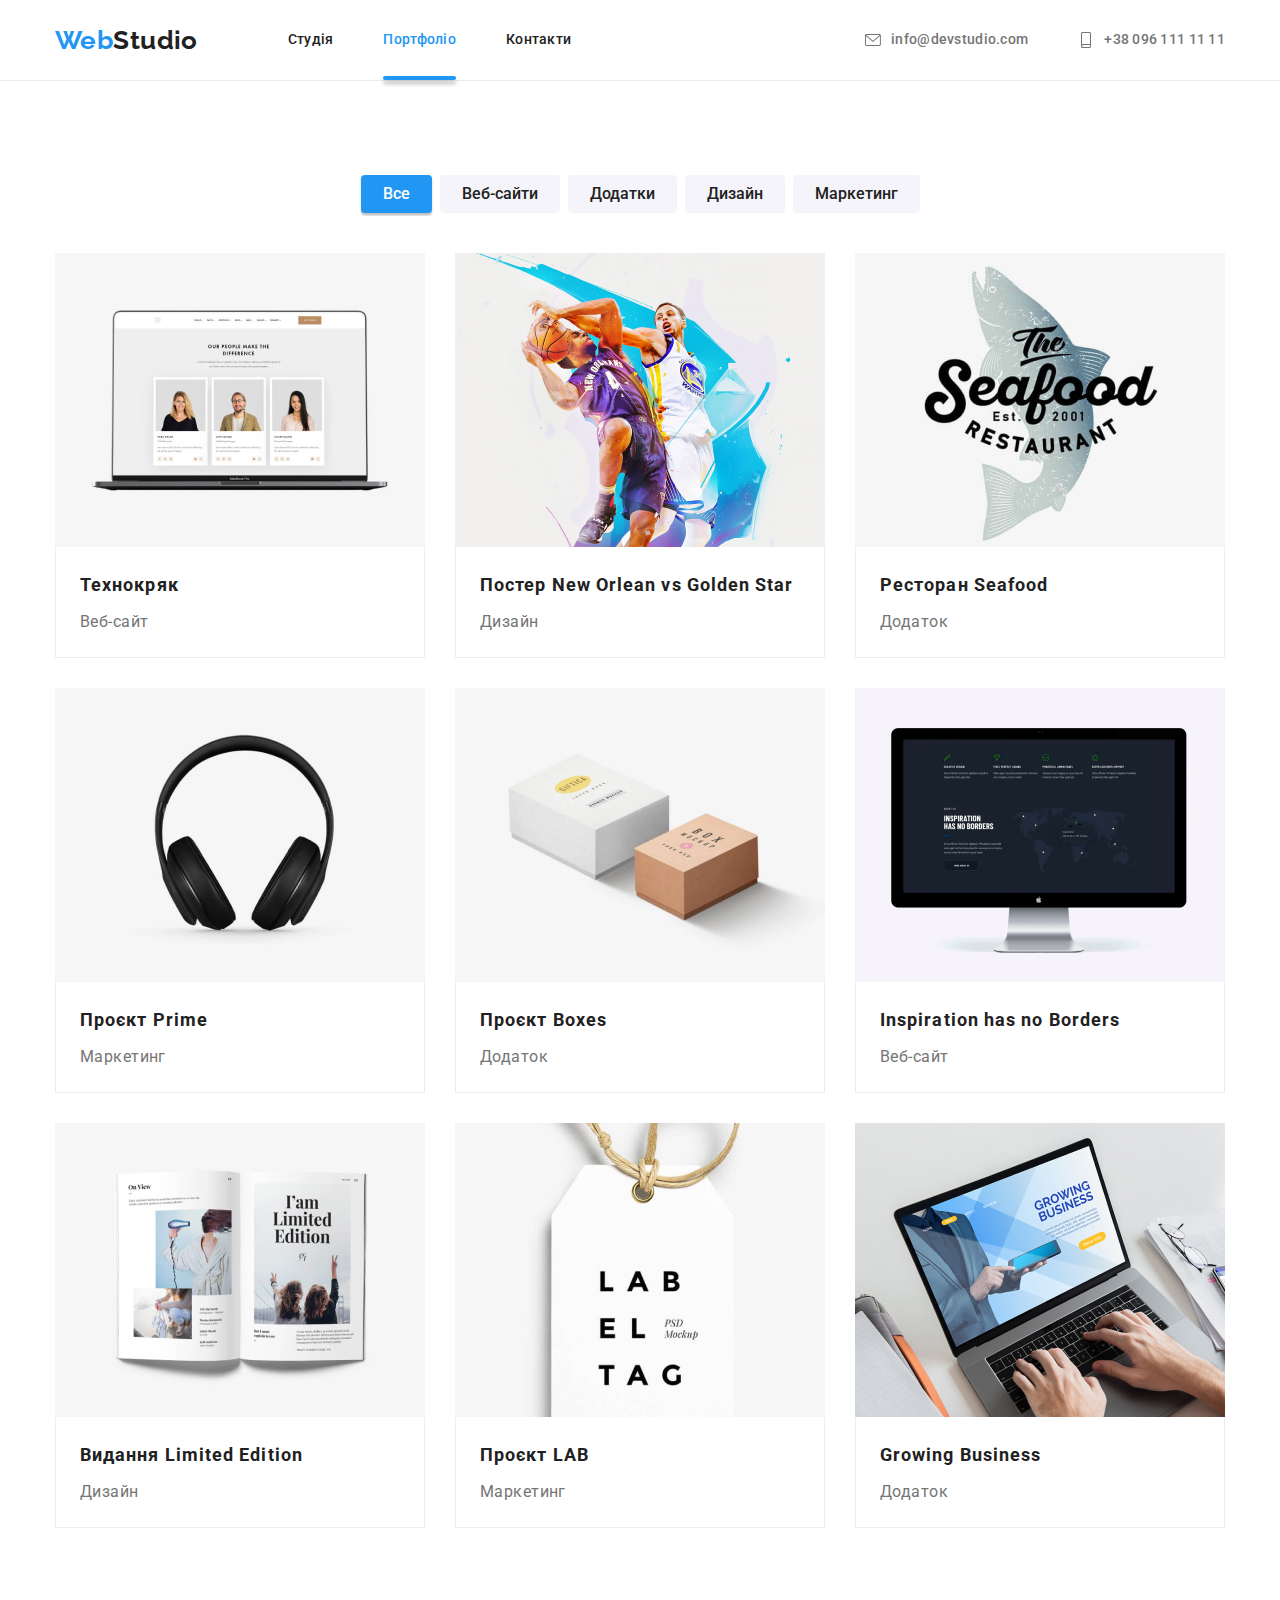
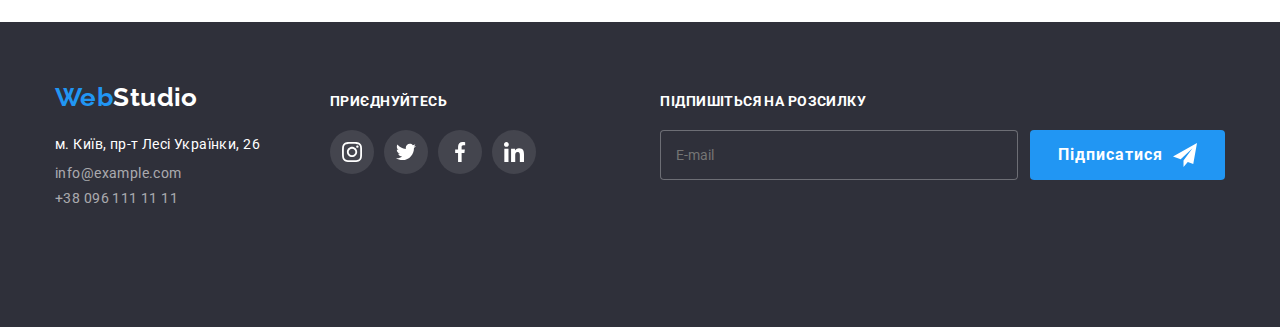
==== commit b2ee8e81: "cleaned images, fixed portfolio header" ====
--- a/portfolio.html
+++ b/portfolio.html
@@ -24,10 +24,10 @@
             <a class="page-header__logo logo link" href="./index.html"><span class="logo__text--blue">Web</span>Studio</a>
             <ul class="menu-list list">
               <li class="menu__item">
-                <a class="menu__link menu__link--active" href="./">Студія</a>
+                <a class="menu__link link" href="./">Студія</a>
               </li>
               <li class="menu__item">
-                <a class="menu__link link" href="./portfolio.html">Портфоліо</a>
+                <a class="menu__link menu__link--active" href="./portfolio.html">Портфоліо</a>
               </li>
               <li class="menu__item"><a class="menu__link link" href="./">Контакти</a></li>
             </ul>
